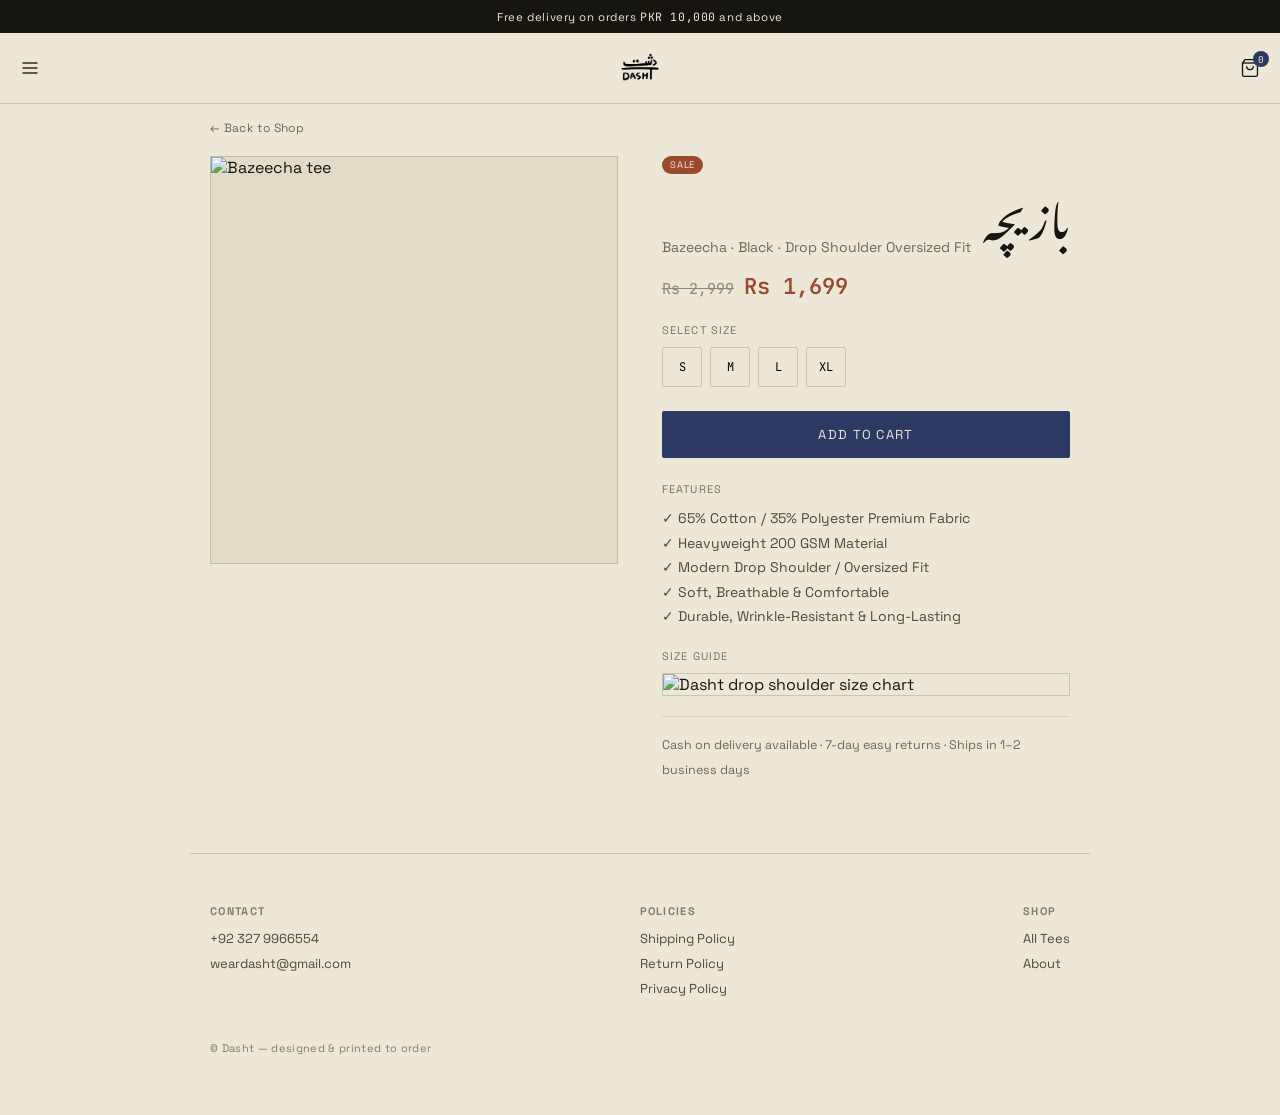
==== products/bazeecha.html @ 5a122077 "Add files via upload" ====
<!DOCTYPE html>
<html lang="en">
<head>
<meta charset="UTF-8">
<meta name="viewport" content="width=device-width, initial-scale=1.0">
<title>Bazeecha — Drop Shoulder Tee | Dasht</title>
<meta name="description" content="Bazeecha (بازیچہ) — a drop shoulder oversized tee in Black, 65% cotton / 35% polyester, 200 GSM heavyweight fabric. Rs 1,699, cash on delivery across Pakistan.">
<meta property="og:title" content="Bazeecha — Drop Shoulder Tee | Dasht">
<meta property="og:image" content="../assets/products/bazeecha/1.jpg">
<link rel="preconnect" href="https://fonts.googleapis.com">
<link href="https://fonts.googleapis.com/css2?family=Noto+Nastaliq+Urdu:wght@400;700&family=Space+Grotesk:wght@400;500;700&family=JetBrains+Mono:wght@400;500&display=swap" rel="stylesheet">
<link rel="stylesheet" href="../style.css">
</head>
<body id="top">

<div class="announce">Free delivery on orders <span class="mono">PKR 10,000</span> and above</div>

<header>
  <div class="head-left">
    <button class="icon-btn" onclick="toggleNav(true)" aria-label="Menu">
      <svg class="icon" viewBox="0 0 24 24"><line x1="3" y1="6" x2="21" y2="6"/><line x1="3" y1="12" x2="21" y2="12"/><line x1="3" y1="18" x2="21" y2="18"/></svg>
    </button>
  </div>
  <div class="brand">
    <a href="../index.html">
      <img src="../assets/logo.png" alt="Dasht" onerror="this.style.display='none'; document.getElementById('brandFallback').style.display='flex';">
    </a>
    <div class="brand-fallback" id="brandFallback" style="display:none;">
      <span class="urdu">دشت</span><span class="latin">Dasht</span>
    </div>
  </div>
  <div class="head-right">
    <button class="icon-btn" onclick="openCart()" aria-label="Cart">
      <svg class="icon" viewBox="0 0 24 24"><path d="M6 2 3 6v14a2 2 0 0 0 2 2h14a2 2 0 0 0 2-2V6l-3-4Z"/><line x1="3" y1="6" x2="21" y2="6"/><path d="M16 10a4 4 0 0 1-8 0"/></svg>
      <span class="cart-count" id="cartCount">0</span>
    </button>
  </div>
</header>

<div class="nav-overlay" id="navOverlay" onclick="toggleNav(false)"></div>
<nav class="nav-drawer" id="navDrawer">
  <div class="nav-drawer-head">
    <span class="urdu" style="font-size:22px;">دشت</span>
    <button class="close-btn" onclick="toggleNav(false)">&times;</button>
  </div>
  <a href="../index.html">Home</a>
  <a href="../index.html#shop">Tees</a>
  <a href="../index.html#why">About</a>
  <a href="../index.html#footer-contact">Contact</a>
  <a href="../index.html#footer-policies">Policies</a>
</nav>

<div class="pdp-crumb"><a href="../index.html#shop">&larr; Back to Shop</a></div>

<div class="pdp-wrap">
  <div class="pdp-gallery">
    <div class="gallery-main-frame">
      <img id="galleryMain" src="../assets/products/bazeecha/1.jpg" alt="Bazeecha tee">
    </div>
    <div class="gallery-thumbs">
      <div class="gallery-thumb active" data-full="../assets/products/bazeecha/1.jpg"><img src="../assets/products/bazeecha/1.jpg" alt="" onerror="this.parentElement.style.display='none';"></div>
      <div class="gallery-thumb" data-full="../assets/products/bazeecha/2.jpg"><img src="../assets/products/bazeecha/2.jpg" alt="" onerror="this.parentElement.style.display='none';"></div>
    </div>
  </div>

  <div class="pdp-info">
    <span class="pdp-badge">Sale</span>
    <div class="pdp-word urdu">بازیچہ</div>
    <div class="pdp-meaning">Bazeecha &middot; Black &middot; Drop Shoulder Oversized Fit</div>
    <div class="pdp-price">
      <span class="price-original mono">Rs 2,999</span>
      <span class="price-sale mono">Rs 1,699</span>
    </div>

    <div class="pdp-section-label">Select Size</div>
    <div class="pdp-sizes" id="sizes-bazeecha">
      <button class="size-btn" onclick="pickSize('bazeecha','S')" id="size-bazeecha-S">S</button>
      <button class="size-btn" onclick="pickSize('bazeecha','M')" id="size-bazeecha-M">M</button>
      <button class="size-btn" onclick="pickSize('bazeecha','L')" id="size-bazeecha-L">L</button>
      <button class="size-btn" onclick="pickSize('bazeecha','XL')" id="size-bazeecha-XL">XL</button>
    </div>

    <button class="pdp-add-btn" id="add-bazeecha" onclick="addToCart('bazeecha')">Add to Cart</button>

    <div class="pdp-section-label">Features</div>
    <div class="pdp-desc">
      &#10003; 65% Cotton / 35% Polyester Premium Fabric<br>
      &#10003; Heavyweight 200 GSM Material<br>
      &#10003; Modern Drop Shoulder / Oversized Fit<br>
      &#10003; Soft, Breathable &amp; Comfortable<br>
      &#10003; Durable, Wrinkle-Resistant &amp; Long-Lasting
    </div>

    <div class="pdp-section-label">Size Guide</div>
    <img src="../assets/size-chart.jpg" alt="Dasht drop shoulder size chart" style="width:100%; border:1px solid var(--line); margin-bottom:20px;">

    <div class="pdp-meta-list">
      Cash on delivery available &middot; 7-day easy returns &middot; Ships in 1&ndash;2 business days
    </div>
  </div>
</div>

<footer>
  <div class="footer-top">
    <div class="footer-col">
      <h4>Contact</h4>
      <span>+92 327 9966554</span>
      <span>weardasht@gmail.com</span>
    </div>
    <div class="footer-col">
      <h4>Policies</h4>
      <a onclick="openPolicy('shipping')">Shipping Policy</a>
      <a onclick="openPolicy('returns')">Return Policy</a>
      <a onclick="openPolicy('privacy')">Privacy Policy</a>
    </div>
    <div class="footer-col">
      <h4>Shop</h4>
      <a href="../index.html#shop">All Tees</a>
      <a href="../index.html#why">About</a>
    </div>
  </div>
  <div class="footer-bottom">&copy; Dasht &mdash; designed &amp; printed to order</div>
</footer>

<div class="overlay" id="overlay" onclick="closeCart()"></div>
<div class="drawer" id="drawer">
  <div id="cartView" class="drawer-view active">
    <div class="drawer-head"><h3>Your Cart</h3><button class="close-btn" onclick="closeCart()">&times;</button></div>
    <div class="drawer-body" id="drawerItems"></div>
    <div class="drawer-foot">
      <div class="sum-row total-row"><span>Total</span><span class="mono" id="cartTotal">Rs 0</span></div>
      <button class="primary-btn" id="toCheckoutBtn" onclick="goToCheckout()">Checkout &mdash; Cash on Delivery</button>
      <p class="foot-note">Shipping is calculated at checkout.</p>
    </div>
  </div>

  <div id="checkoutView" class="drawer-view">
    <div class="drawer-head"><h3>Delivery Details</h3><button class="close-btn" onclick="closeCart()">&times;</button></div>
    <div class="drawer-body">
      <a class="back-link" onclick="backToCart()">&larr; Back to cart</a>
      <div class="order-summary-mini" id="orderSummaryMini"></div>
      <form id="checkoutForm">
        <div class="field"><label for="fName">Full name</label><input type="text" id="fName" required></div>
        <div class="field"><label for="fPhone">Phone number</label><input type="tel" id="fPhone" required placeholder="03XX-XXXXXXX"></div>
        <div class="field"><label for="fAddress">Delivery address</label><textarea id="fAddress" required></textarea></div>
        <div class="field"><label for="fCity">City</label><input type="text" id="fCity" required></div>
        <div class="field"><label for="fNotes">Notes (optional)</label><textarea id="fNotes" placeholder="Landmark, delivery time preference, etc."></textarea></div>
      </form>
    </div>
    <div class="drawer-foot">
      <div class="sum-row"><span>Subtotal</span><span class="mono" id="checkoutSubtotal">Rs 0</span></div>
      <div class="sum-row"><span>Shipping</span><span class="mono" id="checkoutShipping">Rs 0</span></div>
      <div class="free-ship-note" id="freeShipNote" style="display:none;">You've unlocked free delivery 🎉</div>
      <div class="sum-row total-row"><span>Total (Cash on Delivery)</span><span class="mono" id="checkoutTotal">Rs 0</span></div>
      <button class="primary-btn" id="placeOrderBtn" onclick="placeOrder()">Place Order</button>
      <p class="foot-note">By placing this order you agree to pay cash on delivery. We'll call to confirm before dispatch.</p>
    </div>
  </div>

  <div id="successView" class="drawer-view">
    <div class="drawer-head"><h3>Order Placed</h3><button class="close-btn" onclick="closeCart()">&times;</button></div>
    <div class="drawer-body">
      <div class="success-state">
        <div class="urdu">شکریہ</div>
        <h4>Thank you &mdash; your order is in.</h4>
        <p>We've received your details and will call to confirm before we dispatch. Pay in cash when it arrives.</p>
        <button class="primary-btn" style="display:inline-block; width:auto; padding:12px 24px;" onclick="closeCart()">Continue shopping</button>
      </div>
    </div>
  </div>
</div>

<div class="policy-modal" id="shippingModal">
  <div class="policy-box">
    <button class="policy-close" onclick="closePolicy('shipping')">&times;</button>
    <h3>Shipping Policy</h3>
    <p>All orders are processed within 1&ndash;2 business days. Standard delivery across Pakistan takes 3&ndash;5 business days depending on your city.</p>
    <p>A flat shipping charge of Rs. 250 applies to orders under Rs. 10,000. Orders of Rs. 10,000 or more ship free.</p>
    <p>Cash on delivery is available nationwide &mdash; pay in cash when your order arrives. Once your order ships, we'll call to confirm delivery details.</p>
  </div>
</div>
<div class="policy-modal" id="returnsModal">
  <div class="policy-box">
    <button class="policy-close" onclick="closePolicy('returns')">&times;</button>
    <h3>Return &amp; Exchange Policy</h3>
    <p>We want you to love your Dasht tee. If something's wrong &mdash; wrong size, damaged in transit, or not what you expected &mdash; let us know within 7 days of delivery and we'll arrange an exchange or refund.</p>
    <p>Items must be unworn, unwashed, and in original condition with tags attached.</p>
    <p>To start a return, contact us with your order number and reason for return.</p>
  </div>
</div>
<div class="policy-modal" id="privacyModal">
  <div class="policy-box">
    <button class="policy-close" onclick="closePolicy('privacy')">&times;</button>
    <h3>Privacy Policy</h3>
    <p>We collect only what's needed to process your order: your name, phone number, delivery address, and city. This information is used solely to fulfil and confirm your order.</p>
    <p>If you join our VIP list, we'll store your email to send occasional updates about new drops. You can ask us to remove it at any time.</p>
    <p>We do not sell or share your information with third parties beyond what's needed to deliver your order.</p>
  </div>
</div>

<script src="../site.js"></script>
</body>
</html>
---- style.css ----
:root{
    --ink:#16150F; --paper:#EDE7D8; --paper-dim:#E2DBC8;
    --indigo:#2C3A63; --rust:#9C4A2E; --line: rgba(22,21,15,0.16);
  }
  *{box-sizing:border-box; margin:0; padding:0;}
  body{ background:var(--paper); color:var(--ink); font-family:'Space Grotesk', sans-serif; -webkit-font-smoothing:antialiased; }
  .urdu{ font-family:'Noto Nastaliq Urdu', serif; direction:rtl; }
  .mono{ font-family:'JetBrains Mono', monospace; }
  a{ color:inherit; text-decoration:none; }
  button{ font-family:inherit; cursor:pointer; border:none; background:none; }
  input, textarea{ font-family:inherit; }
  section{ scroll-margin-top:110px; }
  svg.icon{ width:20px; height:20px; stroke:var(--ink); fill:none; stroke-width:1.6; }

  /* ---------- ANNOUNCEMENT BAR ---------- */
  .announce{
    background:var(--ink); color:var(--paper); text-align:center;
    font-size:11.5px; letter-spacing:.05em; padding:9px 12px;
  }

  /* ---------- HEADER ---------- */
  header{
    position:sticky; top:0; z-index:40;
    background:var(--paper); border-bottom:1px solid var(--line);
    display:grid; grid-template-columns:1fr auto 1fr;
    align-items:center; padding:14px 20px;
  }
  .head-left{ display:flex; align-items:center; gap:16px; }
  .head-right{ display:flex; align-items:center; gap:16px; justify-content:flex-end; }
  .icon-btn{ display:flex; align-items:center; justify-content:center; position:relative; }
  .brand{ display:flex; justify-content:center; }
  .brand img{ height:42px; width:auto; display:block; }
  .brand-fallback{ display:flex; align-items:baseline; gap:8px; }
  .brand-fallback .urdu{ font-size:24px; font-weight:700; }
  .brand-fallback .latin{ font-size:10px; letter-spacing:.18em; text-transform:uppercase; opacity:.6; }
  .cart-count{
    position:absolute; top:-7px; right:-9px; background:var(--indigo); color:var(--paper);
    font-size:9.5px; font-family:'JetBrains Mono', monospace; width:16px; height:16px;
    border-radius:50%; display:flex; align-items:center; justify-content:center;
  }

  /* search bar */
  .search-bar{
    max-height:0; overflow:hidden; transition:max-height .25s ease;
    background:var(--paper-dim); border-bottom:1px solid var(--line);
  }
  .search-bar.open{ max-height:70px; }
  .search-bar input{
    width:100%; border:none; background:transparent; padding:16px 20px;
    font-size:14px; color:var(--ink); outline:none;
  }

  /* mobile nav drawer */
  .nav-overlay{ position:fixed; inset:0; background:rgba(22,21,15,0.4); opacity:0; pointer-events:none; transition:opacity .2s; z-index:55; }
  .nav-overlay.open{ opacity:1; pointer-events:all; }
  .nav-drawer{
    position:fixed; top:0; left:0; height:100%; width:min(280px, 80vw);
    background:var(--paper); z-index:56; border-right:1px solid var(--line);
    transform:translateX(-100%); transition:transform .3s ease;
    display:flex; flex-direction:column; padding:22px 0;
  }
  .nav-drawer.open{ transform:translateX(0); }
  .nav-drawer-head{ display:flex; justify-content:space-between; align-items:center; padding:0 22px 22px; border-bottom:1px solid var(--line); margin-bottom:10px; }
  .nav-drawer a{
    display:block; padding:14px 22px; font-size:15px; letter-spacing:.02em;
    border-bottom:1px solid var(--line);
  }
  .nav-drawer a:active{ background:var(--paper-dim); }

  /* ---------- HERO ---------- */
  .hero{ position:relative; max-width:900px; margin:0 auto; border-bottom:1px solid var(--line); }
  .hero-slider{ position:relative; width:100%; aspect-ratio:4/5; overflow:hidden; background:var(--paper-dim); }
  .hero-slide{ position:absolute; inset:0; opacity:0; transition:opacity .6s ease; }
  .hero-slide.active{ opacity:1; }
  .hero-slide img{ width:100%; height:100%; object-fit:cover; display:block; }
  .hero-slide .placeholder-text{ display:flex; align-items:center; justify-content:center; height:100%; font-size:12px; opacity:.5; text-align:center; padding:20px; line-height:1.6; }
  .hero-dots{ position:absolute; bottom:16px; left:0; right:0; display:flex; justify-content:center; gap:6px; }
  .hero-dot{ width:6px; height:6px; border-radius:50%; background:rgba(237,231,216,0.5); }
  .hero-dot.active{ background:var(--paper); }
  .hero-caption{ text-align:center; padding:26px 20px 30px; }
  .hero-caption .urdu{ font-size:clamp(38px, 8vw, 56px); line-height:1; margin-bottom:10px; }
  .hero-caption .tagline{ font-size:clamp(19px,4vw,24px); font-weight:700; margin-bottom:10px; }
  .hero-caption .sub{ font-size:14px; opacity:.7; max-width:380px; margin:0 auto 18px; line-height:1.6; }
  .hero-cta{ display:inline-block; background:var(--indigo); color:var(--paper); padding:12px 26px; font-size:13px; letter-spacing:.08em; text-transform:uppercase; border-radius:2px; }

  /* ---------- TRUST STRIP ---------- */
  .trust-strip{ max-width:900px; margin:0 auto; display:grid; grid-template-columns:repeat(4, 1fr); border-bottom:1px solid var(--line); }
  .trust-item{ padding:20px 8px; text-align:center; border-left:1px solid var(--line); }
  .trust-item:first-child{ border-left:none; }
  .trust-item .t-title{ font-size:11.5px; font-weight:700; margin-bottom:3px; }
  .trust-item .t-sub{ font-size:9.5px; opacity:.55; line-height:1.3; }

  /* ---------- PRODUCTS ---------- */
  .shop{ max-width:900px; margin:0 auto; padding:60px 20px 20px; }
  .shop h2, .story h2{ font-size:12px; letter-spacing:.2em; text-transform:uppercase; opacity:.55; margin-bottom:26px; font-weight:500; text-align:center; }
  .grid{ display:grid; grid-template-columns:repeat(auto-fill, minmax(220px, 1fr)); gap:2px; background:var(--line); border:1px solid var(--line); }
  .card{ background:var(--paper); padding:24px 20px 20px; display:flex; flex-direction:column; position:relative; }
  .card-badge{ position:absolute; top:14px; left:14px; font-size:9.5px; letter-spacing:.08em; text-transform:uppercase; background:var(--rust); color:var(--paper); padding:3px 8px; border-radius:12px; }
  .tee-art{ width:100%; aspect-ratio:1/1; display:flex; align-items:center; justify-content:center; margin-bottom:16px; }
  .tee-svg path.body{ fill:none; stroke:var(--ink); stroke-width:1.6; }
  .tee-word{ font-family:'Noto Nastaliq Urdu', serif; font-size:34px; fill:var(--ink); }
  .card-tag{ border:1px dashed var(--rust); padding:12px 12px 10px; display:flex; flex-direction:column; gap:4px; }
  .card-word{ font-family:'Noto Nastaliq Urdu', serif; font-size:20px; }
  .card-meaning{ font-size:12px; opacity:.6; letter-spacing:.02em; }
  .card-bottom{ display:flex; align-items:center; justify-content:space-between; margin-top:14px; }
  .price-block{ display:flex; align-items:baseline; gap:7px; }
  .price-original{ font-family:'JetBrains Mono', monospace; font-size:11.5px; opacity:.45; text-decoration:line-through; }
  .price-sale{ font-family:'JetBrains Mono', monospace; font-size:14.5px; color:var(--rust); font-weight:600; }
  .add-btn{ font-size:11px; letter-spacing:.08em; text-transform:uppercase; border:1px solid var(--ink); padding:7px 12px; border-radius:2px; transition:background .15s, color .15s; }
  .add-btn:hover{ background:var(--ink); color:var(--paper); }
  .add-btn.added{ background:var(--indigo); border-color:var(--indigo); color:var(--paper); }
  .size-row{ display:flex; gap:6px; margin-top:12px; }
  .size-btn{ font-family:'JetBrains Mono', monospace; font-size:11px; width:28px; height:28px; border:1px solid var(--line); display:flex; align-items:center; justify-content:center; border-radius:2px; }
  .size-btn.selected{ border-color:var(--ink); background:var(--ink); color:var(--paper); }
  .no-results{ text-align:center; padding:40px 20px; opacity:.5; font-size:13px; grid-column:1/-1; background:var(--paper); }

  /* ---------- WHY DASHT ---------- */
  .why{ max-width:820px; margin:0 auto; padding:70px 20px; }
  .why-grid{ display:grid; grid-template-columns:1fr; gap:2px; background:var(--line); border:1px solid var(--line); margin-top:10px; }
  @media (min-width:640px){ .why-grid{ grid-template-columns:repeat(3,1fr); } }
  .why-item{ background:var(--paper); padding:26px 22px; text-align:center; }
  .why-item svg{ margin-bottom:12px; }
  .why-item h3{ font-size:14px; margin-bottom:8px; }
  .why-item p{ font-size:12.5px; opacity:.65; line-height:1.6; }

  /* ---------- STORY ---------- */
  .story{ max-width:760px; margin:0 auto; padding:20px 20px 80px; text-align:center; }
  .story .urdu{ font-size:40px; margin-bottom:20px; }
  .story p{ font-size:15px; line-height:1.75; opacity:.8; }
  .story p + p{ margin-top:14px; }

  /* ---------- CART DRAWER ---------- */
  .overlay{ position:fixed; inset:0; background:rgba(22,21,15,0.4); opacity:0; pointer-events:none; transition:opacity .25s; z-index:50; }
  .overlay.open{ opacity:1; pointer-events:all; }
  .drawer{
    position:fixed; top:0; right:0; height:100%; width:min(420px, 92vw);
    background:var(--paper); z-index:60; transform:translateX(100%); transition:transform .3s ease;
    display:flex; flex-direction:column; border-left:1px solid var(--line);
  }
  .drawer.open{ transform:translateX(0); }
  .drawer-view{ display:none; flex-direction:column; height:100%; }
  .drawer-view.active{ display:flex; }
  .drawer-head{ padding:22px 24px; border-bottom:1px solid var(--line); display:flex; align-items:center; justify-content:space-between; }
  .drawer-head h3{ font-size:13px; letter-spacing:.18em; text-transform:uppercase; }
  .close-btn{ font-size:20px; line-height:1; }
  .drawer-body{ flex:1; overflow-y:auto; padding:8px 24px; }
  .drawer-item{ display:flex; justify-content:space-between; align-items:flex-start; padding:16px 0; border-bottom:1px solid var(--line); gap:10px; }
  .di-word{ font-family:'Noto Nastaliq Urdu', serif; font-size:20px; }
  .di-meta{ font-size:11px; opacity:.55; margin-top:3px; }
  .di-qty{ display:flex; align-items:center; gap:8px; margin-top:8px; }
  .qty-btn{ width:20px; height:20px; border:1px solid var(--line); font-size:12px; border-radius:2px; }
  .di-remove{ font-size:11px; opacity:.5; text-decoration:underline; margin-top:8px; display:inline-block; }
  .di-price{ font-family:'JetBrains Mono', monospace; font-size:13px; white-space:nowrap; }
  .empty-cart{ padding:40px 0; text-align:center; opacity:.5; font-size:13px; }
  .drawer-foot{ padding:18px 24px 22px; border-top:1px solid var(--line); }
  .sum-row{ display:flex; justify-content:space-between; font-size:13px; margin-bottom:8px; opacity:.75; }
  .sum-row.total-row{ font-size:14px; opacity:1; margin-top:10px; padding-top:10px; border-top:1px solid var(--line); margin-bottom:16px; }
  .sum-row .mono{ font-size:14px; }
  .total-row .mono{ font-size:16px; }
  .free-ship-note{ font-size:11px; color:var(--indigo); margin-bottom:10px; }
  .primary-btn{ display:block; width:100%; text-align:center; background:var(--indigo); color:var(--paper); padding:14px; font-size:13px; letter-spacing:.1em; text-transform:uppercase; border-radius:2px; transition:opacity .15s; }
  .primary-btn:hover{ opacity:.85; }
  .primary-btn.disabled{ opacity:.35; pointer-events:none; }
  .foot-note{ font-size:10.5px; opacity:.5; margin-top:10px; line-height:1.5; }
  .field{ margin-bottom:14px; }
  .field label{ display:block; font-size:11px; letter-spacing:.08em; text-transform:uppercase; opacity:.6; margin-bottom:6px; }
  .field input, .field textarea{ width:100%; border:1px solid var(--line); background:var(--paper); padding:10px 12px; font-size:14px; border-radius:2px; color:var(--ink); }
  .field input:focus, .field textarea:focus{ outline:2px solid var(--indigo); outline-offset:1px; }
  .field textarea{ resize:vertical; min-height:60px; }
  .back-link{ font-size:11px; letter-spacing:.05em; text-transform:uppercase; opacity:.6; margin-bottom:16px; display:inline-block; }
  .order-summary-mini{ font-size:11px; opacity:.6; margin-bottom:18px; line-height:1.7; border-bottom:1px solid var(--line); padding-bottom:14px; }
  .success-state{ padding:60px 10px; text-align:center; }
  .success-state .urdu{ font-size:40px; margin-bottom:16px; }
  .success-state h4{ font-size:16px; margin-bottom:10px; }
  .success-state p{ font-size:13px; opacity:.65; line-height:1.6; margin-bottom:24px; }

  /* ---------- POLICY MODAL ---------- */
  .policy-modal{ position:fixed; inset:0; z-index:70; display:none; align-items:center; justify-content:center; padding:20px; background:rgba(22,21,15,0.5); }
  .policy-modal.open{ display:flex; }
  .policy-box{ background:var(--paper); max-width:520px; width:100%; max-height:80vh; overflow-y:auto; padding:32px 28px; border:1px solid var(--line); position:relative; }
  .policy-box h3{ font-size:16px; margin-bottom:16px; }
  .policy-box p{ font-size:13.5px; line-height:1.75; opacity:.8; margin-bottom:12px; }
  .policy-close{ position:absolute; top:18px; right:20px; font-size:20px; }

  /* ---------- FOOTER ---------- */
  footer{ max-width:900px; margin:0 auto; padding:50px 20px 60px; border-top:1px solid var(--line); }
  .footer-top{ display:flex; justify-content:space-between; flex-wrap:wrap; gap:30px; margin-bottom:36px; }
  .footer-col h4{ font-size:11px; letter-spacing:.12em; text-transform:uppercase; opacity:.5; margin-bottom:12px; }
  .footer-col a, .footer-col span{ display:block; font-size:13px; opacity:.75; margin-bottom:8px; }
  .footer-col a:hover{ opacity:1; text-decoration:underline; }
  .vip{ border-top:1px solid var(--line); padding-top:26px; margin-bottom:26px; }
  .vip h4{ font-size:12px; letter-spacing:.15em; text-transform:uppercase; margin-bottom:12px; }
  .vip-form{ display:flex; max-width:380px; border:1px solid var(--ink); }
  .vip-form input{ flex:1; border:none; background:transparent; padding:11px 14px; font-size:13px; outline:none; }
  .vip-form button{ padding:11px 18px; background:var(--ink); color:var(--paper); font-size:12px; letter-spacing:.05em; text-transform:uppercase; }
  .vip-msg{ font-size:11.5px; margin-top:8px; opacity:.7; }
  .footer-bottom{ font-size:11px; opacity:.5; letter-spacing:.03em; }

  @media (max-width:560px){
    header{ padding:12px 16px; }
    .shop, .why, .story{ padding-left:16px; padding-right:16px; }
  }

/* ---------- PRODUCT CARD LINK (homepage grid) ---------- */
.card-link{ display:block; color:inherit; text-decoration:none; }

/* ---------- PRODUCT DETAIL PAGE ---------- */
.pdp-crumb{ max-width:900px; margin:0 auto; padding:16px 20px 0; font-size:12px; opacity:.6; letter-spacing:.03em; }
.pdp-crumb a:hover{ text-decoration:underline; }
.pdp-wrap{ max-width:900px; margin:0 auto; padding:20px 20px 70px; display:grid; grid-template-columns:1fr; gap:30px; }
@media (min-width:720px){ .pdp-wrap{ grid-template-columns:1fr 1fr; gap:44px; } }
.pdp-gallery{ display:flex; flex-direction:column; gap:10px; }
.gallery-main-frame{ width:100%; aspect-ratio:1/1; border:1px solid var(--line); overflow:hidden; background:var(--paper-dim); display:flex; align-items:center; justify-content:center; }
.gallery-main-frame img{ width:100%; height:100%; object-fit:cover; display:block; }
.gallery-main-frame .tee-art{ margin:0; width:70%; }
.gallery-thumbs{ display:grid; grid-template-columns:repeat(4, 1fr); gap:8px; }
.gallery-thumb{ aspect-ratio:1/1; border:1px solid var(--line); overflow:hidden; cursor:pointer; background:var(--paper-dim); opacity:.6; transition:opacity .15s, border-color .15s; }
.gallery-thumb img{ width:100%; height:100%; object-fit:cover; display:block; }
.gallery-thumb.active{ opacity:1; border-color:var(--ink); }
.pdp-info{ display:flex; flex-direction:column; }
.pdp-badge{ align-self:flex-start; font-size:9.5px; letter-spacing:.08em; text-transform:uppercase; background:var(--rust); color:var(--paper); padding:3px 8px; border-radius:12px; margin-bottom:14px; }
.pdp-word{ font-family:'Noto Nastaliq Urdu', serif; font-size:44px; line-height:1; margin-bottom:6px; }
.pdp-meaning{ font-size:14px; opacity:.6; margin-bottom:16px; }
.pdp-price{ display:flex; align-items:baseline; gap:10px; margin-bottom:22px; }
.pdp-price .price-original{ font-size:15px; }
.pdp-price .price-sale{ font-size:22px; }
.pdp-section-label{ font-size:11px; letter-spacing:.1em; text-transform:uppercase; opacity:.55; margin-bottom:10px; }
.pdp-sizes{ display:flex; gap:8px; margin-bottom:24px; }
.pdp-sizes .size-btn{ width:40px; height:40px; font-size:12px; }
.pdp-add-btn{ display:block; width:100%; text-align:center; background:var(--indigo); color:var(--paper); padding:15px; font-size:13px; letter-spacing:.1em; text-transform:uppercase; border-radius:2px; margin-bottom:24px; transition:opacity .15s; }
.pdp-add-btn:hover{ opacity:.85; }
.pdp-add-btn.added{ background:var(--ink); }
.pdp-desc{ font-size:14px; line-height:1.75; opacity:.75; margin-bottom:20px; }
.pdp-meta-list{ font-size:12.5px; opacity:.6; line-height:2; border-top:1px solid var(--line); padding-top:16px; }
.pdp-features{ list-style:none; margin:0 0 20px; padding:0; }
.pdp-features li{ font-size:13.5px; opacity:.75; line-height:1.9; padding-left:22px; position:relative; }
.pdp-features li::before{ content:"✔"; position:absolute; left:0; color:var(--rust); font-size:11px; top:3px; }
.size-chart-link{ font-size:11px; text-decoration:underline; opacity:.7; text-transform:none; letter-spacing:0; font-weight:400; margin-left:8px; cursor:pointer; }
.size-chart-img{ width:100%; display:block; border:1px solid var(--line); }
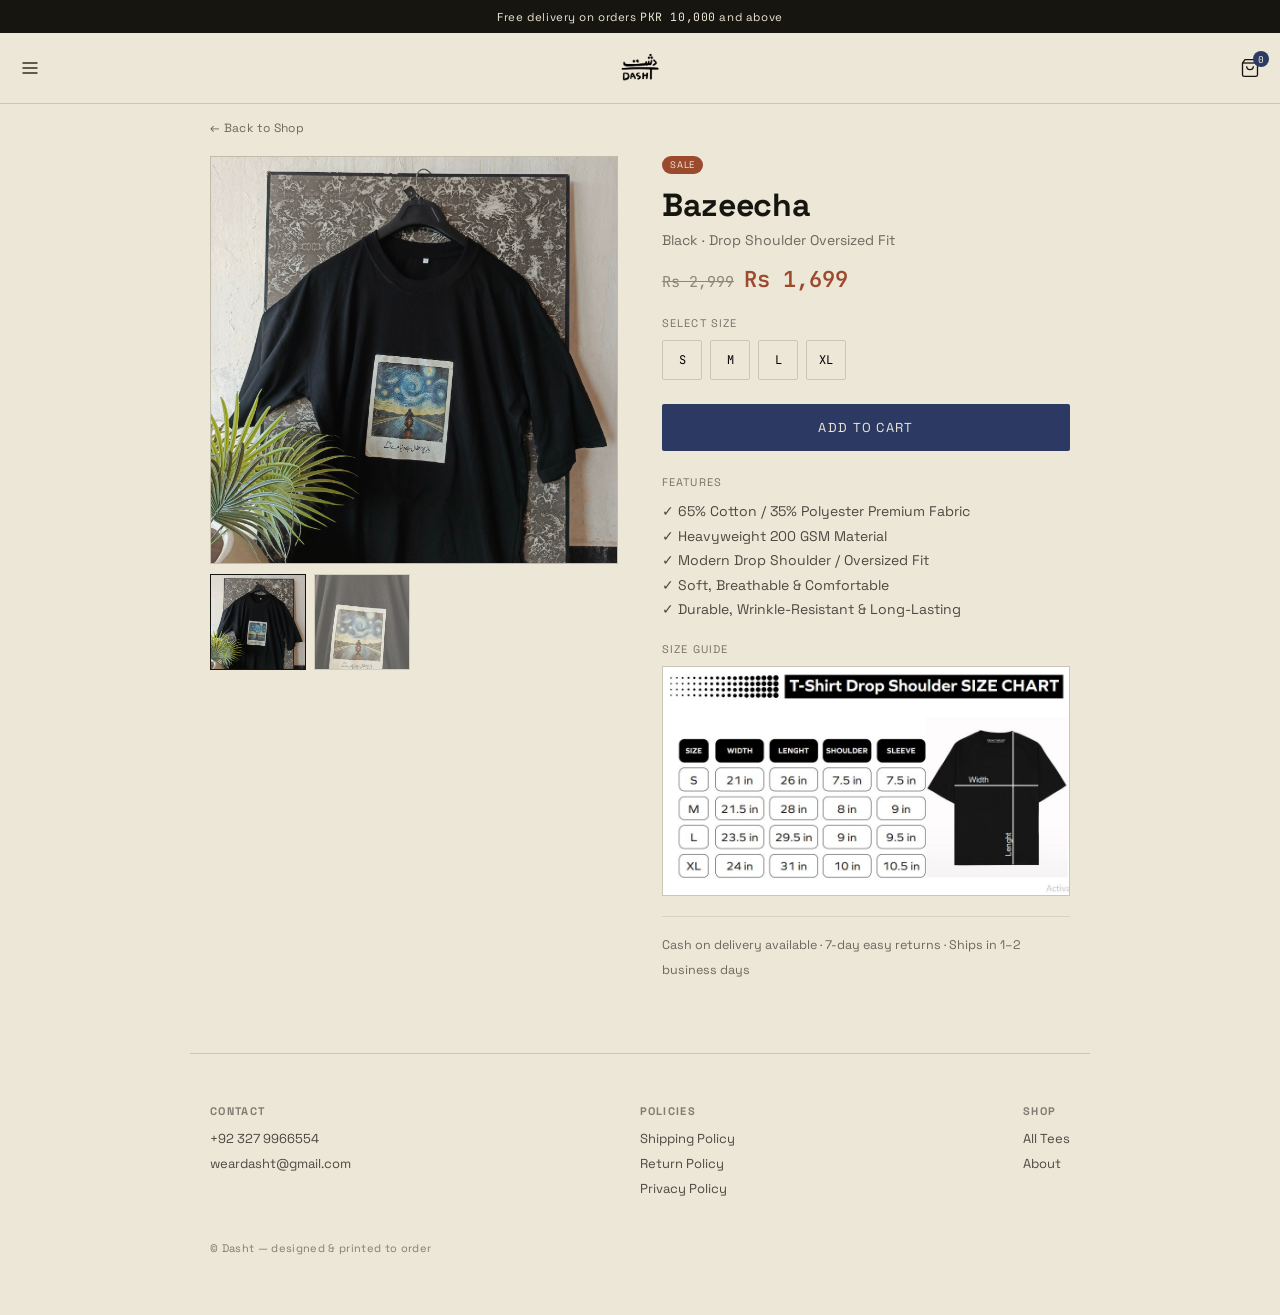
==== commit 15d6155b: "Add files via upload" ====
--- a/products/bazeecha.html
+++ b/products/bazeecha.html
@@ -65,8 +65,8 @@
 
   <div class="pdp-info">
     <span class="pdp-badge">Sale</span>
-    <div class="pdp-word urdu">بازیچہ</div>
-    <div class="pdp-meaning">Bazeecha &middot; Black &middot; Drop Shoulder Oversized Fit</div>
+    <div class="pdp-word">Bazeecha</div>
+    <div class="pdp-meaning">Black &middot; Drop Shoulder Oversized Fit</div>
     <div class="pdp-price">
       <span class="price-original mono">Rs 2,999</span>
       <span class="price-sale mono">Rs 1,699</span>
--- a/style.css
+++ b/style.css
@@ -96,11 +96,11 @@
   .grid{ display:grid; grid-template-columns:repeat(auto-fill, minmax(220px, 1fr)); gap:2px; background:var(--line); border:1px solid var(--line); }
   .card{ background:var(--paper); padding:24px 20px 20px; display:flex; flex-direction:column; position:relative; }
   .card-badge{ position:absolute; top:14px; left:14px; font-size:9.5px; letter-spacing:.08em; text-transform:uppercase; background:var(--rust); color:var(--paper); padding:3px 8px; border-radius:12px; }
-  .tee-art{ width:100%; aspect-ratio:1/1; display:flex; align-items:center; justify-content:center; margin-bottom:16px; }
+  .tee-art{ width:100%; aspect-ratio:1/1; display:flex; align-items:center; justify-content:center; margin-bottom:16px; overflow:hidden; background:var(--paper-dim); }
   .tee-svg path.body{ fill:none; stroke:var(--ink); stroke-width:1.6; }
   .tee-word{ font-family:'Noto Nastaliq Urdu', serif; font-size:34px; fill:var(--ink); }
   .card-tag{ border:1px dashed var(--rust); padding:12px 12px 10px; display:flex; flex-direction:column; gap:4px; }
-  .card-word{ font-family:'Noto Nastaliq Urdu', serif; font-size:20px; }
+  .card-name{ font-family:'Space Grotesk', sans-serif; font-weight:700; font-size:17px; letter-spacing:-0.01em; }
   .card-meaning{ font-size:12px; opacity:.6; letter-spacing:.02em; }
   .card-bottom{ display:flex; align-items:center; justify-content:space-between; margin-top:14px; }
   .price-block{ display:flex; align-items:baseline; gap:7px; }
@@ -219,7 +219,7 @@
 .gallery-thumb.active{ opacity:1; border-color:var(--ink); }
 .pdp-info{ display:flex; flex-direction:column; }
 .pdp-badge{ align-self:flex-start; font-size:9.5px; letter-spacing:.08em; text-transform:uppercase; background:var(--rust); color:var(--paper); padding:3px 8px; border-radius:12px; margin-bottom:14px; }
-.pdp-word{ font-family:'Noto Nastaliq Urdu', serif; font-size:44px; line-height:1; margin-bottom:6px; }
+.pdp-word{ font-family:'Space Grotesk', sans-serif; font-weight:700; font-size:32px; line-height:1.1; margin-bottom:8px; letter-spacing:-0.01em; }
 .pdp-meaning{ font-size:14px; opacity:.6; margin-bottom:16px; }
 .pdp-price{ display:flex; align-items:baseline; gap:10px; margin-bottom:22px; }
 .pdp-price .price-original{ font-size:15px; }
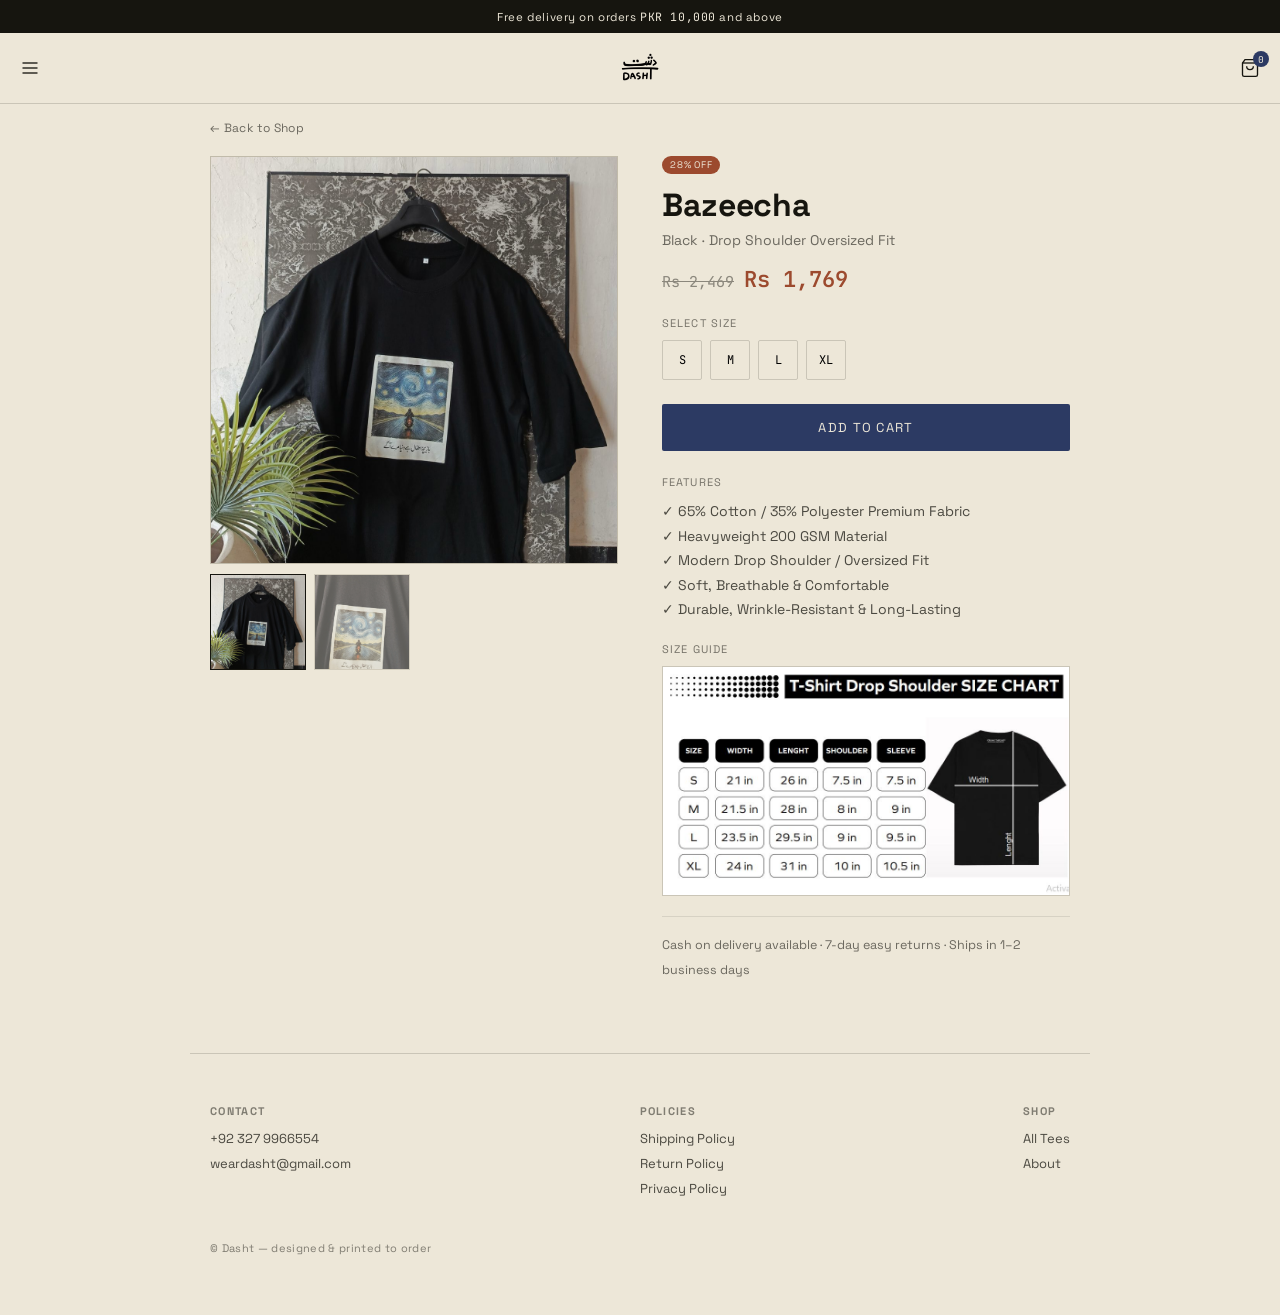
==== commit 9e77a9fb: "Add files via upload" ====
--- a/products/bazeecha.html
+++ b/products/bazeecha.html
@@ -4,7 +4,7 @@
 <meta charset="UTF-8">
 <meta name="viewport" content="width=device-width, initial-scale=1.0">
 <title>Bazeecha — Drop Shoulder Tee | Dasht</title>
-<meta name="description" content="Bazeecha (بازیچہ) — a drop shoulder oversized tee in Black, 65% cotton / 35% polyester, 200 GSM heavyweight fabric. Rs 1,699, cash on delivery across Pakistan.">
+<meta name="description" content="Bazeecha (بازیچہ) — a drop shoulder oversized tee in Black, 65% cotton / 35% polyester, 200 GSM heavyweight fabric. Rs 1,769, cash on delivery across Pakistan.">
 <meta property="og:title" content="Bazeecha — Drop Shoulder Tee | Dasht">
 <meta property="og:image" content="../assets/products/bazeecha/1.jpg">
 <link rel="preconnect" href="https://fonts.googleapis.com">
@@ -44,7 +44,7 @@
     <button class="close-btn" onclick="toggleNav(false)">&times;</button>
   </div>
   <a href="../index.html">Home</a>
-  <a href="../index.html#shop">Tees</a>
+  <a href="../tees.html">Tees</a>
   <a href="../index.html#why">About</a>
   <a href="../index.html#footer-contact">Contact</a>
   <a href="../index.html#footer-policies">Policies</a>
@@ -52,7 +52,7 @@
 
 <div class="pdp-crumb"><a href="../index.html#shop">&larr; Back to Shop</a></div>
 
-<div class="pdp-wrap">
+<div class="pdp-wrap reveal">
   <div class="pdp-gallery">
     <div class="gallery-main-frame">
       <img id="galleryMain" src="../assets/products/bazeecha/1.jpg" alt="Bazeecha tee">
@@ -64,12 +64,12 @@
   </div>
 
   <div class="pdp-info">
-    <span class="pdp-badge">Sale</span>
+    <span class="pdp-badge">28% OFF</span>
     <div class="pdp-word">Bazeecha</div>
     <div class="pdp-meaning">Black &middot; Drop Shoulder Oversized Fit</div>
     <div class="pdp-price">
-      <span class="price-original mono">Rs 2,999</span>
-      <span class="price-sale mono">Rs 1,699</span>
+      <span class="price-original mono">Rs 2,469</span>
+      <span class="price-sale mono">Rs 1,769</span>
     </div>
 
     <div class="pdp-section-label">Select Size</div>
@@ -100,7 +100,7 @@
   </div>
 </div>
 
-<footer>
+<footer class="reveal">
   <div class="footer-top">
     <div class="footer-col">
       <h4>Contact</h4>
@@ -115,7 +115,7 @@
     </div>
     <div class="footer-col">
       <h4>Shop</h4>
-      <a href="../index.html#shop">All Tees</a>
+      <a href="../tees.html">All Tees</a>
       <a href="../index.html#why">About</a>
     </div>
   </div>
--- a/style.css
+++ b/style.css
@@ -201,7 +201,24 @@
     .shop, .why, .story{ padding-left:16px; padding-right:16px; }
   }
 
-/* ---------- PRODUCT CARD LINK (homepage grid) ---------- */
+/* ---------- ANIMATIONS ---------- */
+.reveal{ opacity:0; transform:translateY(28px); transition:opacity .7s cubic-bezier(.2,.7,.3,1), transform .7s cubic-bezier(.2,.7,.3,1); }
+.reveal.visible{ opacity:1; transform:translateY(0); }
+.card{ transition:transform .25s ease, box-shadow .25s ease; }
+.card:hover{ transform:translateY(-5px); box-shadow:0 10px 26px rgba(22,21,15,0.10); }
+.tee-art img{ transition:transform .5s ease; }
+.card:hover .tee-art img{ transform:scale(1.06); }
+.gallery-main-frame img{ transition:transform .4s ease; }
+.gallery-main-frame:hover img{ transform:scale(1.04); }
+.gallery-thumb{ transition:opacity .2s ease, border-color .2s ease, transform .2s ease; }
+.gallery-thumb:hover{ transform:translateY(-2px); }
+.primary-btn, .add-btn, .pdp-add-btn, .hero-cta{ transition:opacity .2s ease, transform .15s ease; }
+.primary-btn:active, .add-btn:active, .pdp-add-btn:active{ transform:scale(0.97); }
+.why-item{ transition:transform .25s ease; }
+.why-item:hover{ transform:translateY(-4px); }
+.cat-card{ transition:transform .25s ease; }
+.cat-card:hover{ transform:translateY(-4px); }
+
 .card-link{ display:block; color:inherit; text-decoration:none; }
 
 /* ---------- PRODUCT DETAIL PAGE ---------- */
